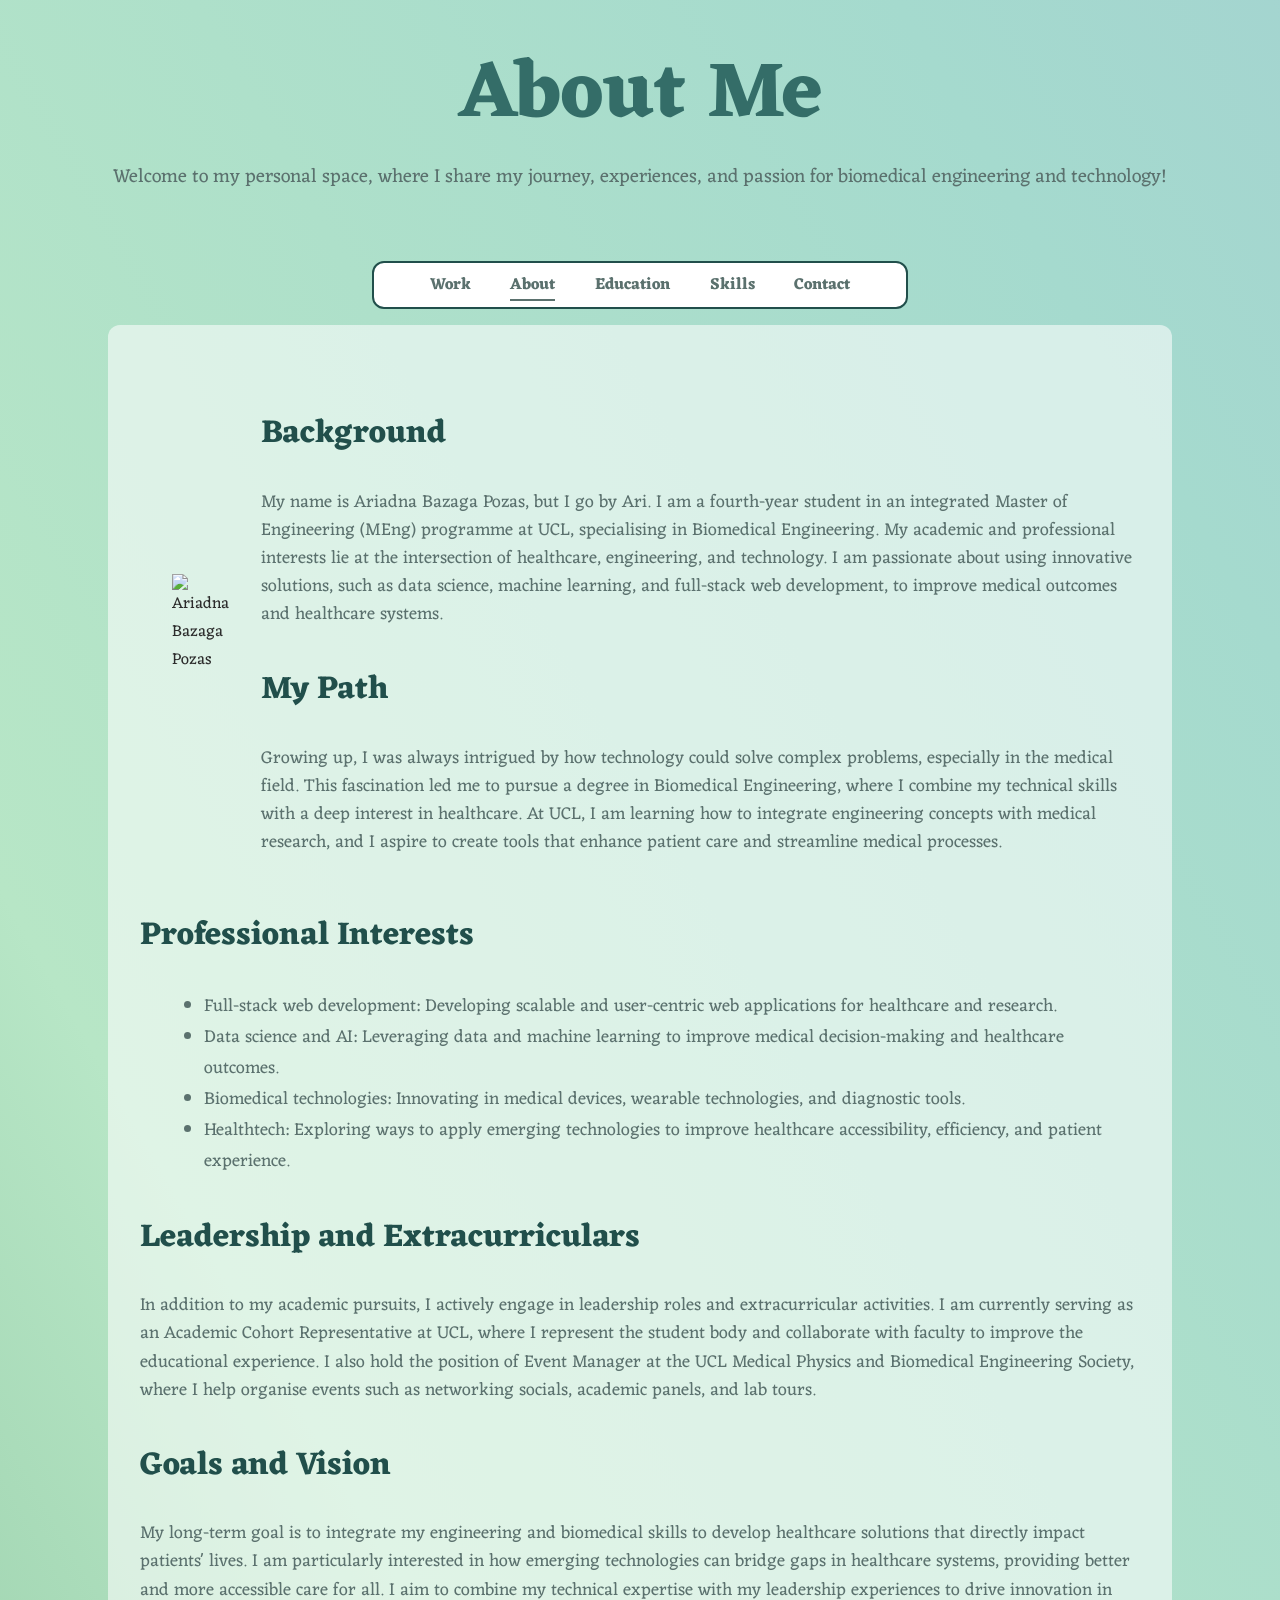
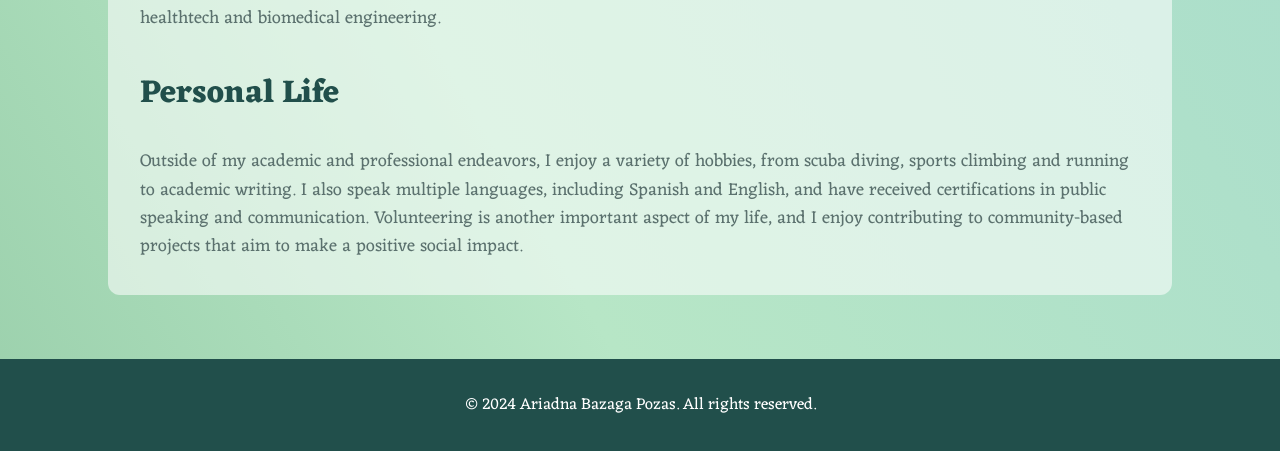
==== about.html @ 3155848a "Replace site with Ari portfolio replica" ====
<!DOCTYPE html>
<html lang="en">
<head>
  <meta charset="UTF-8">
  <meta name="viewport" content="width=device-width, initial-scale=1.0">
  <title>About Me</title>
  <link rel="shortcut icon" href="https://aribaza.github.io/favicon.ico" type="image/x-icon">
  <link rel="stylesheet" href="styles.css">
  <link href="https://fonts.googleapis.com/css2?family=Eczar:wght@400..800&family=Hanken+Grotesk:ital,wght@0,100..900;1,100..900&display=swap" rel="stylesheet">
  <meta property="og:title" content="Ariadna Bazaga Pozas: About me" />
  <meta property="og:type" content="website" />
  <meta property="og:URL" content="aribaza.github.io/about.html" />
  <meta property="og:image" content="https://aribaza.github.io/assets/og.jpg" />
</head>
<body>
  <header>
    <h2>About Me</h2>
    <p>Welcome to my personal space, where I share my journey, experiences, and passion for biomedical engineering and technology!</p>
  </header>

  <nav class="sticky-nav">
    <a href="index.html">Work</a>
    <a href="about.html" class="active">About</a>
    <a href="education.html">Education</a>
    <a href="skills.html">Skills</a>
    <a href="contact.html">Contact</a>
  </nav>

  <section class="blog-content">
    <div class="blog-post">
      <div class="text-with-image">
        <img class="face" src="https://aribaza.github.io/assets/ari.png" alt="Ariadna Bazaga Pozas">
        <div class="blog-post">
          <h2>Background</h2>
          <p>My name is Ariadna Bazaga Pozas, but I go by Ari. I am a fourth-year student in an integrated Master of Engineering (MEng) programme at UCL, specialising in Biomedical Engineering. My academic and professional interests lie at the intersection of healthcare, engineering, and technology. I am passionate about using innovative solutions, such as data science, machine learning, and full-stack web development, to improve medical outcomes and healthcare systems.</p>

          <h2>My Path</h2>
          <p>Growing up, I was always intrigued by how technology could solve complex problems, especially in the medical field. This fascination led me to pursue a degree in Biomedical Engineering, where I combine my technical skills with a deep interest in healthcare. At UCL, I am learning how to integrate engineering concepts with medical research, and I aspire to create tools that enhance patient care and streamline medical processes.</p>
        </div>
      </div>

      <h2>Professional Interests</h2>
      <ul>
        <li>Full-stack web development: Developing scalable and user-centric web applications for healthcare and research.</li>
        <li>Data science and AI: Leveraging data and machine learning to improve medical decision-making and healthcare outcomes.</li>
        <li>Biomedical technologies: Innovating in medical devices, wearable technologies, and diagnostic tools.</li>
        <li>Healthtech: Exploring ways to apply emerging technologies to improve healthcare accessibility, efficiency, and patient experience.</li>
      </ul>

      <h2>Leadership and Extracurriculars</h2>
      <p>In addition to my academic pursuits, I actively engage in leadership roles and extracurricular activities. I am currently serving as an Academic Cohort Representative at UCL, where I represent the student body and collaborate with faculty to improve the educational experience. I also hold the position of Event Manager at the UCL Medical Physics and Biomedical Engineering Society, where I help organise events such as networking socials, academic panels, and lab tours.</p>

      <h2>Goals and Vision</h2>
      <p>My long-term goal is to integrate my engineering and biomedical skills to develop healthcare solutions that directly impact patients' lives. I am particularly interested in how emerging technologies can bridge gaps in healthcare systems, providing better and more accessible care for all. I aim to combine my technical expertise with my leadership experiences to drive innovation in healthtech and biomedical engineering.</p>

      <h2>Personal Life</h2>
      <p>Outside of my academic and professional endeavors, I enjoy a variety of hobbies, from scuba diving, sports climbing and running to academic writing. I also speak multiple languages, including Spanish and English, and have received certifications in public speaking and communication. Volunteering is another important aspect of my life, and I enjoy contributing to community-based projects that aim to make a positive social impact.</p>
    </div>
  </section>

  <footer>
    <p>&copy; 2024 Ariadna Bazaga Pozas. All rights reserved.</p>
  </footer>

  <script>
    document.addEventListener('scroll', () => {
      const nav = document.querySelector('.sticky-nav');
      if (window.scrollY > 550) {
        nav.classList.add('scrolled'); // Add transparency
      } else {
        nav.classList.remove('scrolled'); // Restore full opacity
      }
    });
  </script>
</body>
</html>
---- styles.css ----
/* General styles */
body {
  font-family: "Eczar", serif;
  margin: 0;
  padding: 0;
  color: #2b2b2b;
  display: flex;
  flex-direction: column;
  gap: 1rem;

  /* Initial gradient setup */
  background: rgb(237,239,203);
  background: linear-gradient(-120deg, #ebd2ca, #f1cedb, #a1c7d4, #a5dace, #b7e6c6, #7cb88f, #6f838a, #c598a9);
  background-size: 400% 400%;
  animation: gradient 30s ease infinite;
}

@keyframes gradient {
  0% {
      background-position: 0% 50%;
  }
  50% {
      background-position: 100% 50%;
  }
  100% {
      background-position: 0% 50%;
  }
}

header {
  display: flex;
  flex-direction: column;
  justify-content: center;
  align-items: center;
  text-align: center;
  padding: 3rem 1rem 2rem;
  max-width: 1280px;
  margin: auto;
}

header h1 {
  font-size: clamp(3rem, 10vw, 7rem);
  margin: 0;
  color: #214f4b;
}

header h2 {
  font-size: 5rem;
  margin: 0;
  color: #346d68;
  line-height: 1.2; /* Adjust default line spacing */
}

@media (max-width: 450px) {
  header h2 {
    font-size: 3rem; /* Reduce font size for smaller screens */
    line-height: 1.1; /* Adjust line spacing for smaller screens */
  }
}

header p {
  margin-top: 1rem;
  font-size: 1.2rem;
  color: #5b716e;
}

.sticky-nav {
  align-self: center;
  display: flex;
  justify-content: space-evenly;
  align-items: center;
  border: 2px solid #214f4b;
  border-radius: 12px;
  background-color: rgba(255, 255, 255, 1); /* Fully opaque */
  padding: 0.5rem 1rem;
  width: fit-content;
  position: sticky;
  top: 0;
  z-index: 20;
  transition: background-color 0.3s ease; /* Smooth transition */
  width: 80%;
  max-width: 500px;
}
@media (max-width: 450px) {
  .nav a {
    font-size: 0.7 rem; /* Reduce font size for smaller screens */
  }
  .sticky-nav{
    padding: 0.5rem 2px;
  }
}


.sticky-nav.scrolled {
  background-color: rgba(255, 255, 255, 0.7); /* Slightly transparent */
}

nav a {
  text-decoration: none;
  color: #5b716e;
  font-weight: bold;
  position: relative; /* Required for the underline effect */
}

nav a::after {
  content: ''; /* Creates the underline */
  position: absolute;
  bottom: -2px; /* Position the underline just below the text */
  left: 0;
  width: 0; /* Initially hidden */
  height: 2px;
  background-color: #5b716e; /* Match the color of the text */
  transition: width 0.3s ease; /* Smooth underline animation */
}

nav a:hover::after {
  width: 100%; /* Full width when hovered */
}

/* Active class for the current page */
nav a.active::after {
  width: 100%; /* Always show the underline for the active link */
}
/* Work section */
.work {
  display: grid;
  grid-template-columns: repeat(2, 1fr); /* Explicitly limits the maximum number of items per row to 2 */
  gap: 1.5rem;
  padding: 2rem;
  max-width: 1200px;
  margin: auto;
}

@media (max-width: 450px) {
  .work {
    grid-template-columns: 1fr; /* Ensures 1 item per row on smaller screens */
  }
}

/* Work item styles */
.work-item {
  border-radius: 12px;
  overflow: hidden;
  box-shadow: 0 4px 6px rgba(0, 0, 0, 0.1);
  background-color: #fff;
  text-align: center;
  color: #214f4b;
}

.work-title {
  font-size: 1.2rem;
  font-weight: bold;
  padding: 1rem;
  background-color: #fff;
  z-index: 2;
}

/* Ensure the entire work item is clickable */
.work-link {
  display: block;
  text-decoration: none; /* Remove underline from links */
  color: inherit; /* Inherit the color from parent (ensures the color remains the same) */
}

/* Optionally, add some styling to the hover effect for links */
.work-link:hover .work-title {
  color: #214f4b; /* Adjust text color on hover */
}


/* Hover card styles */
.hover-card {
  position: relative;
  overflow: hidden; /* Ensures child elements stay within the card's bounds */
  border-radius: 12px;
  cursor: pointer;
}

.hover-card img {
  width: 100%;
  height: auto;
  transition: transform 0.3s ease;
}

.default-image {
  opacity: 1;
  transform: scale(1);
  z-index: 1;
}

.hover-image {
  position: absolute;
  scale: 0.9;
  top: 40%; /* Aligns to the top of the container */
  left: -40px; /* Aligns to the left of the container */
  width: 100%; /* Matches the width of the parent */
  height: 100%; /* Ensures full coverage */
  z-index: 0;
  transform: translate(0, 0); /* Initial position */
  transition: transform 0.3s ease; /* Smooth movement on hover */
}

/* Hover behavior */
.hover-card:hover .hover-image {
  transform: translate(10px, -10px); /* Slight upward-left movement */
}


/* Blog content styles */
.blog-content {
  padding-left: 2rem;
  padding-right: 2rem;
  padding-top: 1rem;
  padding-bottom: 1rem;
  width: 80%;
  max-width: 1000px;
  margin: auto;
  background-color: rgba(255, 255, 255, 0.564);
  border-radius: 12px;
}
@media (max-width: 450px) {
  .blog-content {
    width: 90%; /* Make it take up most of the screen width, but not full */
    margin: auto; /* Center the box on the screen */
    padding-left: 1vw;
    padding-right: 1vw;
  }
}

.blog-post h2 {
  font-size: 2rem;
  margin-top: 2rem;
  color: #214f4b;
}

.blog-post p {
  font-size: 1.1rem;
  line-height: 1.6;
  color: #5b716e;
}

.blog-post ul {
  font-size: 1.1rem;
  list-style-type: disc;
  margin-left: 1.5rem;
  color: #5b716e;
}

.other-projects {
  margin-top: 3rem;
}

.other-projects h3 {
  font-size: 1.5rem;
  color: #214f4b;
}

.other-projects ul {
  list-style-type: none;
  padding: 0;
}

.other-projects ul li {
  margin: 1rem 0;
}

.other-projects ul li a {
  text-decoration: none;
  color: #5b716e;
  font-weight: bold;
  transition: color 0.3s ease;
}

.other-projects ul li a:hover {
  color: #214f4b;
}

/* Footer styles */
footer {
  background-color: #214f4b;
  color: white;
  text-align: center;
  padding: 1rem 0;
  margin-top: 3rem;
}
.face{
  max-width: 400px;
  display: flex;
  justify-content: center;
  align-items: center;
  margin: 0rem 2rem;
}
.text-with-image{
  display: flex;
  flex-direction: row;
  justify-content: center;
  align-items: center;
  margin: 2rem 0;
}
@media (max-width: 450px) {
  .text-with-image {
    flex-direction: column;
  }
  .face{
    max-width: 80vw;
    height: auto;
    margin: 0rem 0rem;
  }
}

/* Contact form section */
/* Center form fields */
.contact-form {
  display: flex;
  flex-direction: column;
  width: 100%;
  max-width: 100%; /* Ensure the form takes full width of its container */
  gap: 1.5rem; /* Increased gap between fields */
}

/* Labels for form fields */
.contact-form label {
  font-size: 1.1rem;
  color: #214f4b;
}

/* Inputs and textarea styling */
.contact-form input,
.contact-form textarea {
  padding: 1rem;
  font-size: 1rem;
  border: 2px solid #214f4b;
  border-radius: 8px;
  width: 100%; /* This will make the input fields take up the full width of their parent container */
  max-width: 100%; /* Prevents the fields from expanding beyond their parent width */
  box-sizing: border-box; /* Ensures padding is included in the width calculation */
}

/* Textarea has the resize property for flexibility */
.contact-form textarea {
  resize: vertical;
  min-height: 100px; /* Set a minimum height */
}

/* Submit button */
.submit-button {
  background-color: #214f4b;
  color: white;
  padding: 1rem;
  border: none;
  border-radius: 8px;
  cursor: pointer;
  font-size: 1.2rem;
  transition: background-color 0.3s ease;
}

.submit-button:hover {
  background-color: #346d68;
}

.form-message {
  display: flex;
  justify-content: center; /* Horizontal centering */
  align-items: center; /* Vertical centering */
  text-align: center;
  font-size: 1rem; /* Optional: Set font size */
  color: #214f4b; /* Set default color */
}

.section-holder{
  display: flex;
  flex-direction: row;
  justify-content: center;
  align-items: stretch;
  align-self: center;
  gap: 1rem;
  width: 80%;
}

@media (max-width: 450px) {
  .section-holder {
    flex-direction: column; /* Stack items vertically */
    width: auto; /* Allow natural width */
    align-self: center; /* Center within parent */
    align-items: center; /* Center the content horizontally */
    margin: auto; /* Center on the screen */
  }

  .contact-content {
    width: 90%; /* Make it take up most of the screen width, but not full */
    margin: auto; /* Center the box on the screen */
  }
}

.contact-content {
  padding-left: 2rem;
  padding-right: 2rem;
  padding-top: 1rem;
  padding-bottom: 1rem;
  height: auto;
  width: 50%;
  background-color: rgba(255, 255, 255, 0.564);
  border-radius: 12px;
}

.interactive-map {
  display: flex;
  justify-content: center;
  align-items: center;
  width: 90%;
  margin: auto;
  border-radius: 16px;
}

.side-to-side-images {
  display: flex; /* Arrange images in a row */
  justify-content: center; /* Center the content */
  align-items: center; /* Align images vertically in the center */
  width: 90%; /* Match the width of .interactive-map */
  margin: auto; /* Center the container */
  border-radius: 16px; /* Same rounded corners as .interactive-map */
  gap: 16px; /* Add space between images */
  background-color: rgba(255, 255, 255, 1);
}

.side-to-side-images img {
  width: 45%; /* Ensure both images take up the same width */
  height: 100%; /* Allow the height to adjust proportionally */
  object-fit: fill; /* Ensure images fit within the container */
  border-radius: 8px; /* Optional: Add rounded corners for aesthetics */
}
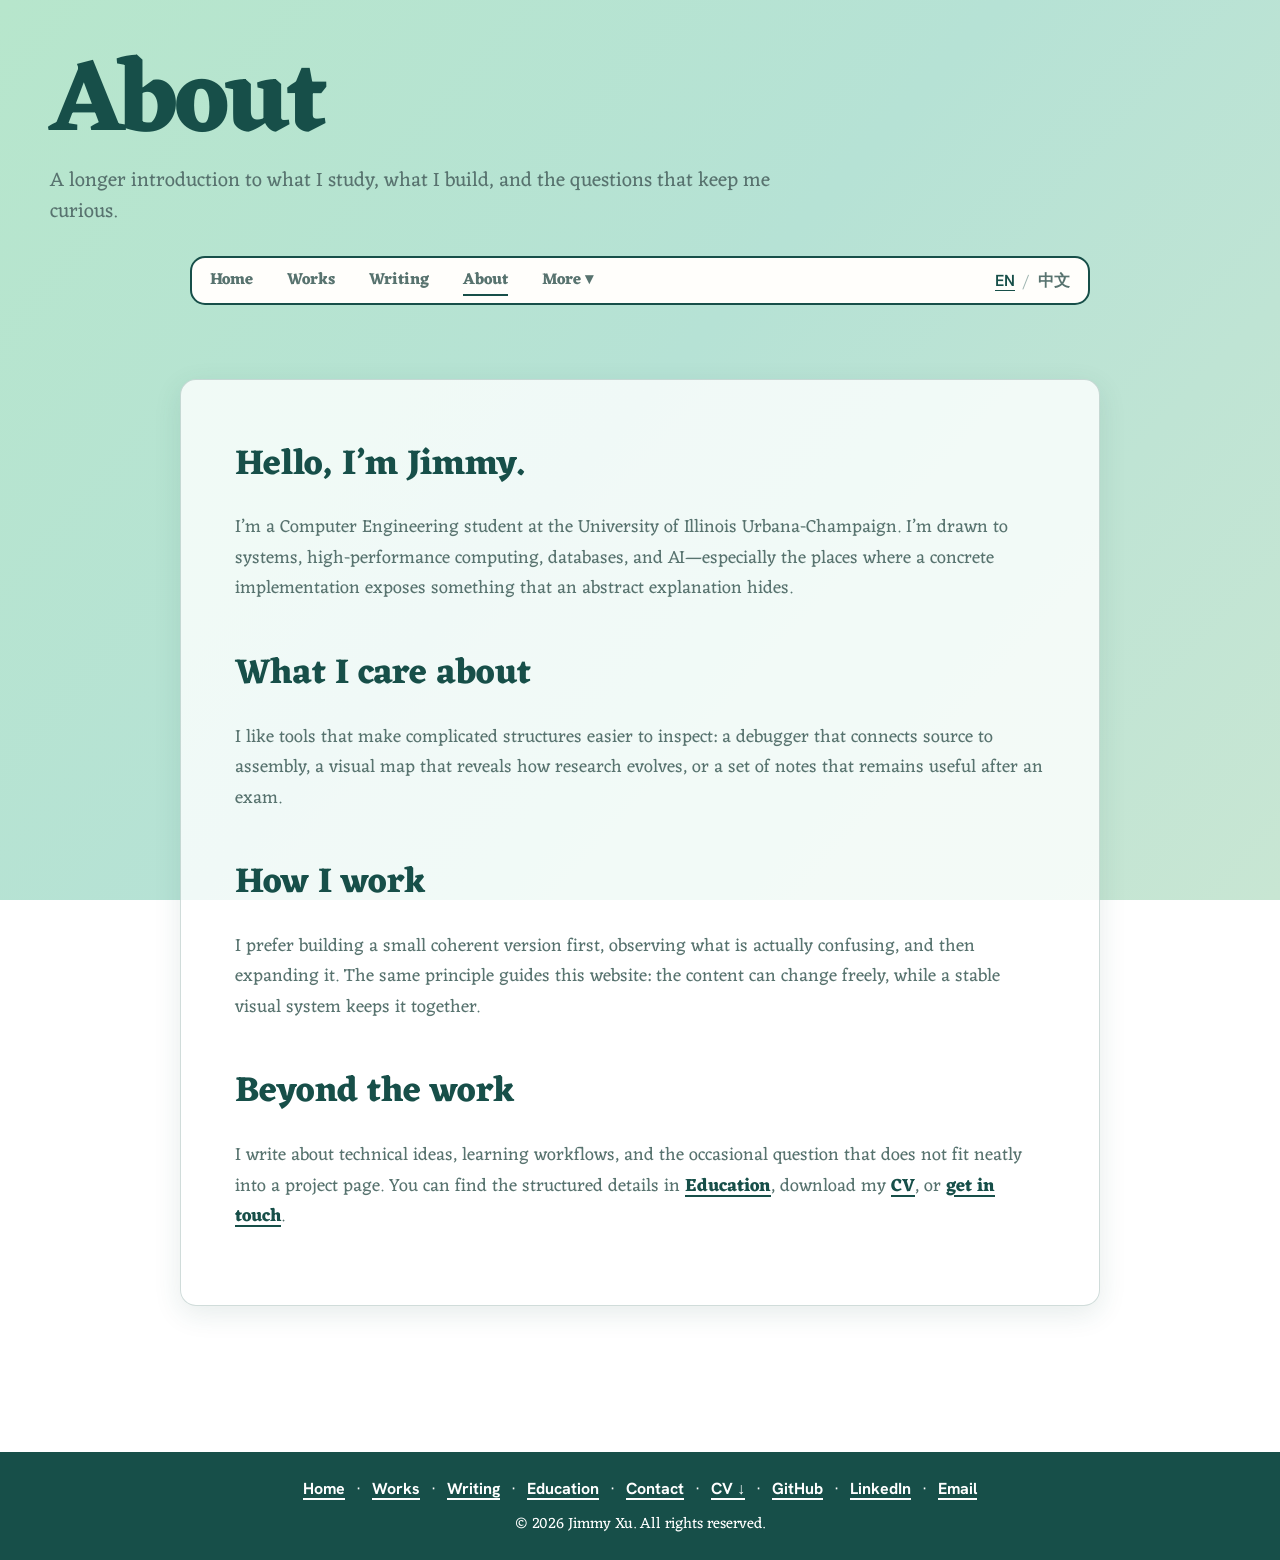
==== commit 4fc073e9: "Build Jimmy Xu personal site framework" ====
--- a/about.html
+++ b/about.html
@@ -1,76 +1,4 @@
-<!DOCTYPE html>
-<html lang="en">
-<head>
-  <meta charset="UTF-8">
-  <meta name="viewport" content="width=device-width, initial-scale=1.0">
-  <title>About Me</title>
-  <link rel="shortcut icon" href="https://aribaza.github.io/favicon.ico" type="image/x-icon">
-  <link rel="stylesheet" href="styles.css">
-  <link href="https://fonts.googleapis.com/css2?family=Eczar:wght@400..800&family=Hanken+Grotesk:ital,wght@0,100..900;1,100..900&display=swap" rel="stylesheet">
-  <meta property="og:title" content="Ariadna Bazaga Pozas: About me" />
-  <meta property="og:type" content="website" />
-  <meta property="og:URL" content="aribaza.github.io/about.html" />
-  <meta property="og:image" content="https://aribaza.github.io/assets/og.jpg" />
-</head>
-<body>
-  <header>
-    <h2>About Me</h2>
-    <p>Welcome to my personal space, where I share my journey, experiences, and passion for biomedical engineering and technology!</p>
-  </header>
+<!doctype html><html lang="en"><head><meta charset="utf-8"><meta name="viewport" content="width=device-width,initial-scale=1"><title>About · Jimmy Xu</title><meta name="description" content="About Jimmy Xu."><link rel="stylesheet" href="styles.css"><link href="https://fonts.googleapis.com/css2?family=Eczar:wght@400..800&family=Hanken+Grotesk:wght@400;500;600;700;800&display=swap" rel="stylesheet"><link rel="icon" href="favicon.svg" type="image/svg+xml"></head>
+<body data-page="about"><header class="page-hero shell"><h1>About</h1><p>A longer introduction to what I study, what I build, and the questions that keep me curious.</p></header><div data-site-nav></div>
+<main class="shell section"><article class="content-card"><h2>Hello, I’m Jimmy.</h2><p>I’m a Computer Engineering student at the University of Illinois Urbana-Champaign. I’m drawn to systems, high-performance computing, databases, and AI—especially the places where a concrete implementation exposes something that an abstract explanation hides.</p><h2>What I care about</h2><p>I like tools that make complicated structures easier to inspect: a debugger that connects source to assembly, a visual map that reveals how research evolves, or a set of notes that remains useful after an exam.</p><h2>How I work</h2><p>I prefer building a small coherent version first, observing what is actually confusing, and then expanding it. The same principle guides this website: the content can change freely, while a stable visual system keeps it together.</p><h2>Beyond the work</h2><p>I write about technical ideas, learning workflows, and the occasional question that does not fit neatly into a project page. You can find the structured details in <a class="inline-link" href="education.html">Education</a>, download my <a class="inline-link" href="jimmy-xu-cv.html" download="Jimmy-Xu-CV.html">CV</a>, or <a class="inline-link" href="contact.html">get in touch</a>.</p></article></main><div data-site-footer></div><script src="app.js"></script></body></html>
 
-  <nav class="sticky-nav">
-    <a href="index.html">Work</a>
-    <a href="about.html" class="active">About</a>
-    <a href="education.html">Education</a>
-    <a href="skills.html">Skills</a>
-    <a href="contact.html">Contact</a>
-  </nav>
-
-  <section class="blog-content">
-    <div class="blog-post">
-      <div class="text-with-image">
-        <img class="face" src="https://aribaza.github.io/assets/ari.png" alt="Ariadna Bazaga Pozas">
-        <div class="blog-post">
-          <h2>Background</h2>
-          <p>My name is Ariadna Bazaga Pozas, but I go by Ari. I am a fourth-year student in an integrated Master of Engineering (MEng) programme at UCL, specialising in Biomedical Engineering. My academic and professional interests lie at the intersection of healthcare, engineering, and technology. I am passionate about using innovative solutions, such as data science, machine learning, and full-stack web development, to improve medical outcomes and healthcare systems.</p>
-
-          <h2>My Path</h2>
-          <p>Growing up, I was always intrigued by how technology could solve complex problems, especially in the medical field. This fascination led me to pursue a degree in Biomedical Engineering, where I combine my technical skills with a deep interest in healthcare. At UCL, I am learning how to integrate engineering concepts with medical research, and I aspire to create tools that enhance patient care and streamline medical processes.</p>
-        </div>
-      </div>
-
-      <h2>Professional Interests</h2>
-      <ul>
-        <li>Full-stack web development: Developing scalable and user-centric web applications for healthcare and research.</li>
-        <li>Data science and AI: Leveraging data and machine learning to improve medical decision-making and healthcare outcomes.</li>
-        <li>Biomedical technologies: Innovating in medical devices, wearable technologies, and diagnostic tools.</li>
-        <li>Healthtech: Exploring ways to apply emerging technologies to improve healthcare accessibility, efficiency, and patient experience.</li>
-      </ul>
-
-      <h2>Leadership and Extracurriculars</h2>
-      <p>In addition to my academic pursuits, I actively engage in leadership roles and extracurricular activities. I am currently serving as an Academic Cohort Representative at UCL, where I represent the student body and collaborate with faculty to improve the educational experience. I also hold the position of Event Manager at the UCL Medical Physics and Biomedical Engineering Society, where I help organise events such as networking socials, academic panels, and lab tours.</p>
-
-      <h2>Goals and Vision</h2>
-      <p>My long-term goal is to integrate my engineering and biomedical skills to develop healthcare solutions that directly impact patients' lives. I am particularly interested in how emerging technologies can bridge gaps in healthcare systems, providing better and more accessible care for all. I aim to combine my technical expertise with my leadership experiences to drive innovation in healthtech and biomedical engineering.</p>
-
-      <h2>Personal Life</h2>
-      <p>Outside of my academic and professional endeavors, I enjoy a variety of hobbies, from scuba diving, sports climbing and running to academic writing. I also speak multiple languages, including Spanish and English, and have received certifications in public speaking and communication. Volunteering is another important aspect of my life, and I enjoy contributing to community-based projects that aim to make a positive social impact.</p>
-    </div>
-  </section>
-
-  <footer>
-    <p>&copy; 2024 Ariadna Bazaga Pozas. All rights reserved.</p>
-  </footer>
-
-  <script>
-    document.addEventListener('scroll', () => {
-      const nav = document.querySelector('.sticky-nav');
-      if (window.scrollY > 550) {
-        nav.classList.add('scrolled'); // Add transparency
-      } else {
-        nav.classList.remove('scrolled'); // Restore full opacity
-      }
-    });
-  </script>
-</body>
-</html>
--- a/styles.css
+++ b/styles.css
@@ -1,432 +1,164 @@
-/* General styles */
-body {
-  font-family: "Eczar", serif;
-  margin: 0;
-  padding: 0;
-  color: #2b2b2b;
-  display: flex;
-  flex-direction: column;
-  gap: 1rem;
-
-  /* Initial gradient setup */
-  background: rgb(237,239,203);
-  background: linear-gradient(-120deg, #ebd2ca, #f1cedb, #a1c7d4, #a5dace, #b7e6c6, #7cb88f, #6f838a, #c598a9);
-  background-size: 400% 400%;
-  animation: gradient 30s ease infinite;
-}
-
-@keyframes gradient {
-  0% {
-      background-position: 0% 50%;
-  }
-  50% {
-      background-position: 100% 50%;
-  }
-  100% {
-      background-position: 0% 50%;
-  }
-}
-
-header {
-  display: flex;
-  flex-direction: column;
-  justify-content: center;
-  align-items: center;
-  text-align: center;
-  padding: 3rem 1rem 2rem;
-  max-width: 1280px;
-  margin: auto;
-}
-
-header h1 {
-  font-size: clamp(3rem, 10vw, 7rem);
-  margin: 0;
-  color: #214f4b;
-}
-
-header h2 {
-  font-size: 5rem;
-  margin: 0;
-  color: #346d68;
-  line-height: 1.2; /* Adjust default line spacing */
-}
-
-@media (max-width: 450px) {
-  header h2 {
-    font-size: 3rem; /* Reduce font size for smaller screens */
-    line-height: 1.1; /* Adjust line spacing for smaller screens */
-  }
-}
-
-header p {
-  margin-top: 1rem;
-  font-size: 1.2rem;
-  color: #5b716e;
-}
-
-.sticky-nav {
-  align-self: center;
-  display: flex;
-  justify-content: space-evenly;
-  align-items: center;
-  border: 2px solid #214f4b;
-  border-radius: 12px;
-  background-color: rgba(255, 255, 255, 1); /* Fully opaque */
-  padding: 0.5rem 1rem;
-  width: fit-content;
-  position: sticky;
-  top: 0;
-  z-index: 20;
-  transition: background-color 0.3s ease; /* Smooth transition */
-  width: 80%;
-  max-width: 500px;
-}
-@media (max-width: 450px) {
-  .nav a {
-    font-size: 0.7 rem; /* Reduce font size for smaller screens */
-  }
-  .sticky-nav{
-    padding: 0.5rem 2px;
-  }
-}
-
-
-.sticky-nav.scrolled {
-  background-color: rgba(255, 255, 255, 0.7); /* Slightly transparent */
-}
-
-nav a {
-  text-decoration: none;
-  color: #5b716e;
-  font-weight: bold;
-  position: relative; /* Required for the underline effect */
-}
-
-nav a::after {
-  content: ''; /* Creates the underline */
-  position: absolute;
-  bottom: -2px; /* Position the underline just below the text */
-  left: 0;
-  width: 0; /* Initially hidden */
-  height: 2px;
-  background-color: #5b716e; /* Match the color of the text */
-  transition: width 0.3s ease; /* Smooth underline animation */
-}
-
-nav a:hover::after {
-  width: 100%; /* Full width when hovered */
-}
-
-/* Active class for the current page */
-nav a.active::after {
-  width: 100%; /* Always show the underline for the active link */
-}
-/* Work section */
-.work {
-  display: grid;
-  grid-template-columns: repeat(2, 1fr); /* Explicitly limits the maximum number of items per row to 2 */
-  gap: 1.5rem;
-  padding: 2rem;
-  max-width: 1200px;
-  margin: auto;
-}
-
-@media (max-width: 450px) {
-  .work {
-    grid-template-columns: 1fr; /* Ensures 1 item per row on smaller screens */
-  }
-}
-
-/* Work item styles */
-.work-item {
-  border-radius: 12px;
-  overflow: hidden;
-  box-shadow: 0 4px 6px rgba(0, 0, 0, 0.1);
-  background-color: #fff;
-  text-align: center;
-  color: #214f4b;
-}
-
-.work-title {
-  font-size: 1.2rem;
-  font-weight: bold;
-  padding: 1rem;
-  background-color: #fff;
-  z-index: 2;
-}
-
-/* Ensure the entire work item is clickable */
-.work-link {
-  display: block;
-  text-decoration: none; /* Remove underline from links */
-  color: inherit; /* Inherit the color from parent (ensures the color remains the same) */
-}
-
-/* Optionally, add some styling to the hover effect for links */
-.work-link:hover .work-title {
-  color: #214f4b; /* Adjust text color on hover */
-}
-
-
-/* Hover card styles */
-.hover-card {
-  position: relative;
-  overflow: hidden; /* Ensures child elements stay within the card's bounds */
-  border-radius: 12px;
-  cursor: pointer;
-}
-
-.hover-card img {
-  width: 100%;
-  height: auto;
-  transition: transform 0.3s ease;
-}
-
-.default-image {
-  opacity: 1;
-  transform: scale(1);
-  z-index: 1;
-}
-
-.hover-image {
-  position: absolute;
-  scale: 0.9;
-  top: 40%; /* Aligns to the top of the container */
-  left: -40px; /* Aligns to the left of the container */
-  width: 100%; /* Matches the width of the parent */
-  height: 100%; /* Ensures full coverage */
-  z-index: 0;
-  transform: translate(0, 0); /* Initial position */
-  transition: transform 0.3s ease; /* Smooth movement on hover */
-}
-
-/* Hover behavior */
-.hover-card:hover .hover-image {
-  transform: translate(10px, -10px); /* Slight upward-left movement */
-}
-
-
-/* Blog content styles */
-.blog-content {
-  padding-left: 2rem;
-  padding-right: 2rem;
-  padding-top: 1rem;
-  padding-bottom: 1rem;
-  width: 80%;
-  max-width: 1000px;
-  margin: auto;
-  background-color: rgba(255, 255, 255, 0.564);
-  border-radius: 12px;
-}
-@media (max-width: 450px) {
-  .blog-content {
-    width: 90%; /* Make it take up most of the screen width, but not full */
-    margin: auto; /* Center the box on the screen */
-    padding-left: 1vw;
-    padding-right: 1vw;
-  }
-}
-
-.blog-post h2 {
-  font-size: 2rem;
-  margin-top: 2rem;
-  color: #214f4b;
-}
-
-.blog-post p {
-  font-size: 1.1rem;
-  line-height: 1.6;
-  color: #5b716e;
-}
-
-.blog-post ul {
-  font-size: 1.1rem;
-  list-style-type: disc;
-  margin-left: 1.5rem;
-  color: #5b716e;
-}
-
-.other-projects {
-  margin-top: 3rem;
-}
-
-.other-projects h3 {
-  font-size: 1.5rem;
-  color: #214f4b;
-}
-
-.other-projects ul {
-  list-style-type: none;
-  padding: 0;
-}
-
-.other-projects ul li {
-  margin: 1rem 0;
-}
-
-.other-projects ul li a {
-  text-decoration: none;
-  color: #5b716e;
-  font-weight: bold;
-  transition: color 0.3s ease;
-}
-
-.other-projects ul li a:hover {
-  color: #214f4b;
-}
-
-/* Footer styles */
-footer {
-  background-color: #214f4b;
-  color: white;
-  text-align: center;
-  padding: 1rem 0;
-  margin-top: 3rem;
-}
-.face{
-  max-width: 400px;
-  display: flex;
-  justify-content: center;
-  align-items: center;
-  margin: 0rem 2rem;
-}
-.text-with-image{
-  display: flex;
-  flex-direction: row;
-  justify-content: center;
-  align-items: center;
-  margin: 2rem 0;
-}
-@media (max-width: 450px) {
-  .text-with-image {
-    flex-direction: column;
-  }
-  .face{
-    max-width: 80vw;
-    height: auto;
-    margin: 0rem 0rem;
-  }
-}
-
-/* Contact form section */
-/* Center form fields */
-.contact-form {
-  display: flex;
-  flex-direction: column;
-  width: 100%;
-  max-width: 100%; /* Ensure the form takes full width of its container */
-  gap: 1.5rem; /* Increased gap between fields */
-}
-
-/* Labels for form fields */
-.contact-form label {
-  font-size: 1.1rem;
-  color: #214f4b;
-}
-
-/* Inputs and textarea styling */
-.contact-form input,
-.contact-form textarea {
-  padding: 1rem;
-  font-size: 1rem;
-  border: 2px solid #214f4b;
-  border-radius: 8px;
-  width: 100%; /* This will make the input fields take up the full width of their parent container */
-  max-width: 100%; /* Prevents the fields from expanding beyond their parent width */
-  box-sizing: border-box; /* Ensures padding is included in the width calculation */
-}
-
-/* Textarea has the resize property for flexibility */
-.contact-form textarea {
-  resize: vertical;
-  min-height: 100px; /* Set a minimum height */
-}
-
-/* Submit button */
-.submit-button {
-  background-color: #214f4b;
-  color: white;
-  padding: 1rem;
-  border: none;
-  border-radius: 8px;
-  cursor: pointer;
-  font-size: 1.2rem;
-  transition: background-color 0.3s ease;
-}
-
-.submit-button:hover {
-  background-color: #346d68;
-}
-
-.form-message {
-  display: flex;
-  justify-content: center; /* Horizontal centering */
-  align-items: center; /* Vertical centering */
-  text-align: center;
-  font-size: 1rem; /* Optional: Set font size */
-  color: #214f4b; /* Set default color */
-}
-
-.section-holder{
-  display: flex;
-  flex-direction: row;
-  justify-content: center;
-  align-items: stretch;
-  align-self: center;
-  gap: 1rem;
-  width: 80%;
-}
-
-@media (max-width: 450px) {
-  .section-holder {
-    flex-direction: column; /* Stack items vertically */
-    width: auto; /* Allow natural width */
-    align-self: center; /* Center within parent */
-    align-items: center; /* Center the content horizontally */
-    margin: auto; /* Center on the screen */
-  }
-
-  .contact-content {
-    width: 90%; /* Make it take up most of the screen width, but not full */
-    margin: auto; /* Center the box on the screen */
-  }
-}
-
-.contact-content {
-  padding-left: 2rem;
-  padding-right: 2rem;
-  padding-top: 1rem;
-  padding-bottom: 1rem;
-  height: auto;
-  width: 50%;
-  background-color: rgba(255, 255, 255, 0.564);
-  border-radius: 12px;
-}
-
-.interactive-map {
-  display: flex;
-  justify-content: center;
-  align-items: center;
-  width: 90%;
-  margin: auto;
-  border-radius: 16px;
-}
-
-.side-to-side-images {
-  display: flex; /* Arrange images in a row */
-  justify-content: center; /* Center the content */
-  align-items: center; /* Align images vertically in the center */
-  width: 90%; /* Match the width of .interactive-map */
-  margin: auto; /* Center the container */
-  border-radius: 16px; /* Same rounded corners as .interactive-map */
-  gap: 16px; /* Add space between images */
-  background-color: rgba(255, 255, 255, 1);
-}
-
-.side-to-side-images img {
-  width: 45%; /* Ensure both images take up the same width */
-  height: 100%; /* Allow the height to adjust proportionally */
-  object-fit: fill; /* Ensure images fit within the container */
-  border-radius: 8px; /* Optional: Add rounded corners for aesthetics */
-}
-
+:root { --ink:#174f49; --ink-2:#2f6b65; --muted:#58736f; --paper:rgba(255,255,255,.82); --paper-solid:#fffefb; --line:rgba(23,79,73,.42); --shadow:0 8px 28px rgba(23,79,73,.11); --radius:16px; }
+* { box-sizing:border-box; }
+html { scroll-behavior:smooth; }
+body { margin:0; min-height:100vh; color:var(--ink); font-family:"Hanken Grotesk",sans-serif; background:linear-gradient(132deg,#b7e6cc 0%,#b6e2d5 48%,#c8e6d3 100%); background-attachment:fixed; }
+body.palette-2 { background:linear-gradient(132deg,#b8e6cd,#b9dfd7 52%,#c5e4d0); }
+body.palette-3 { background:linear-gradient(132deg,#b2e2c7,#b8e5d2 48%,#bfdfd5); }
+body.palette-4 { background:linear-gradient(132deg,#bee8d0,#b4e0d5 52%,#c9e6d4); }
+a { color:inherit; }
+button,input,textarea { font:inherit; }
+img { max-width:100%; display:block; }
+.sr-only { position:absolute; width:1px; height:1px; padding:0; margin:-1px; overflow:hidden; clip:rect(0,0,0,0); white-space:nowrap; border:0; }
+.shell { width:min(1180px,calc(100% - 40px)); margin-inline:auto; }
+.serif,h1,h2,h3,.brand,.article-card-title { font-family:"Eczar",serif; }
+
+.home-hero { min-height:76vh; display:flex; flex-direction:column; align-items:center; justify-content:center; text-align:center; padding:56px 20px 30px; }
+.home-hero h1 { font-size:clamp(4.6rem,10vw,8.8rem); line-height:.96; margin:0; letter-spacing:-.045em; }
+.home-hero h2 { font-size:clamp(2.5rem,6.5vw,5.5rem); line-height:1.02; margin:54px 0 18px; color:var(--ink-2); }
+.home-hero p { color:var(--muted); max-width:980px; margin:0 0 42px; font-family:"Eczar",serif; font-size:clamp(1.05rem,1.8vw,1.45rem); }
+.page-hero { padding:54px 0 28px; }
+.page-hero h1 { margin:0; font-size:clamp(3.3rem,8vw,6.5rem); line-height:.98; letter-spacing:-.035em; }
+.page-hero p { max-width:720px; margin:12px 0 0; color:var(--muted); font-family:"Eczar",serif; font-size:1.25rem; line-height:1.55; }
+
+.site-nav { position:relative; z-index:10; width:min(900px,calc(100% - 32px)); margin:0 auto 40px; padding:10px 18px; display:flex; align-items:center; justify-content:space-between; gap:24px; border:2px solid var(--ink); border-radius:15px; background:var(--paper-solid); }
+.nav-main,.language-switch { display:flex; align-items:center; gap:clamp(14px,3vw,34px); }
+.site-nav a,.site-nav button { position:relative; padding:2px 0; border:0; background:transparent; color:var(--muted); font-family:"Eczar",serif; font-size:1rem; font-weight:700; line-height:1.2; text-decoration:none; cursor:pointer; }
+.site-nav a::after,.site-nav button::after { content:""; position:absolute; left:0; right:0; bottom:-4px; height:2px; background:var(--ink); transform:scaleX(0); transform-origin:left; transition:transform 160ms ease-out; }
+.site-nav a:hover::after,.site-nav a.active::after,.site-nav button:hover::after,.site-nav button[aria-expanded="true"]::after { transform:scaleX(1); }
+.language-switch { gap:8px; white-space:nowrap; }
+.language-switch button { font-family:"Hanken Grotesk",sans-serif; font-weight:600; }
+.language-switch .active { color:var(--ink); text-decoration:underline; text-underline-offset:4px; }
+.language-switch .divider { color:var(--line); }
+.more-menu { position:relative; }
+.more-popover { position:absolute; top:calc(100% + 14px); right:-20px; min-width:176px; padding:10px; display:grid; gap:3px; border:2px solid var(--ink); border-radius:12px; background:var(--paper-solid); box-shadow:var(--shadow); }
+.more-popover[hidden] { display:none; }
+.more-popover a { padding:8px 10px; border-radius:7px; font-family:"Hanken Grotesk",sans-serif; }
+.more-popover a:hover { background:#e9f4ee; }
+
+main { min-height:45vh; }
+.section { padding:34px 0 72px; }
+.section-heading { margin-bottom:24px; }
+.section-heading h2 { margin:0; font-size:clamp(2.4rem,5vw,4rem); line-height:1.05; }
+.section-heading p { margin:6px 0 0; color:var(--muted); font-size:1.05rem; }
+.home-grid { display:grid; grid-template-columns:repeat(12,1fr); gap:22px; }
+.home-block { padding:28px; border:1.5px solid var(--line); border-radius:var(--radius); background:var(--paper); box-shadow:var(--shadow); }
+.home-block.wide { grid-column:span 12; }
+.home-block.half { grid-column:span 6; }
+.home-block.third { grid-column:span 4; }
+.home-block h2,.home-block h3 { margin:0 0 10px; line-height:1.1; }
+.home-block h2 { font-size:clamp(2rem,4vw,3.25rem); }
+.home-block h3 { font-size:1.8rem; }
+.home-block p { margin:0; color:var(--muted); line-height:1.65; }
+.home-block .text-link { display:inline-block; margin-top:18px; }
+.eyebrow { margin-bottom:10px; color:var(--muted); font-size:.78rem; font-weight:800; letter-spacing:.12em; text-transform:uppercase; }
+.text-link,.inline-link { color:var(--ink); font-weight:700; text-decoration-thickness:2px; text-underline-offset:4px; }
+
+.filter-row { display:flex; flex-wrap:wrap; gap:9px; margin:0 0 24px; }
+.filter-button,.shelf-button { border:1.5px solid var(--line); border-radius:999px; background:rgba(255,255,255,.45); color:var(--ink); padding:8px 15px; cursor:pointer; font-weight:650; }
+.filter-button:hover,.filter-button.active,.shelf-button:hover,.shelf-button.active { background:var(--paper-solid); border-color:var(--ink); }
+.work-grid { display:grid; grid-template-columns:repeat(2,minmax(0,1fr)); gap:24px; }
+.work-card { overflow:hidden; border:1.5px solid rgba(23,79,73,.18); border-radius:var(--radius); background:var(--paper-solid); box-shadow:var(--shadow); transition:transform 180ms ease-out,box-shadow 180ms ease-out; }
+.work-card:hover { transform:translateY(-4px); box-shadow:0 16px 38px rgba(23,79,73,.16); }
+.work-card a { text-decoration:none; }
+.work-cover { aspect-ratio:16/9.4; width:100%; object-fit:cover; object-position:center; }
+.work-meta { min-height:60px; padding:14px 18px; display:flex; align-items:center; justify-content:space-between; gap:14px; color:var(--muted); font-size:.9rem; }
+.work-meta strong { color:var(--ink); white-space:nowrap; }
+.work-card[hidden] { display:none; }
+
+.writing-intro { display:flex; align-items:baseline; justify-content:space-between; gap:30px; margin-bottom:22px; }
+.writing-intro p { margin:0; max-width:760px; font-family:"Eczar",serif; font-size:1.25rem; color:var(--muted); }
+.browse-button { border:0; background:transparent; color:var(--ink); padding:0; font-weight:750; text-decoration:underline; text-decoration-thickness:2px; text-underline-offset:5px; cursor:pointer; white-space:nowrap; }
+.search-shelf { padding:20px; margin-bottom:34px; border:1.5px solid var(--line); border-radius:var(--radius); background:rgba(255,255,255,.54); }
+.search-shelf[hidden] { display:none; }
+.shelf-buttons { display:flex; flex-wrap:wrap; gap:9px; margin-bottom:14px; }
+.search-field { display:flex; align-items:center; gap:10px; max-width:720px; padding:12px 15px; border:2px solid var(--ink); border-radius:12px; background:var(--paper-solid); }
+.search-field span { font-size:1.25rem; }
+.search-field input { width:100%; border:0; outline:0; background:transparent; color:var(--ink); font-size:1.05rem; }
+.search-count { margin:10px 0 0; color:var(--muted); font-size:.92rem; }
+.writing-section { margin:46px 0 62px; }
+.writing-section>h2 { margin:0 0 18px; font-size:clamp(2.2rem,4vw,3.6rem); }
+.article-grid { display:grid; grid-template-columns:repeat(2,minmax(0,1fr)); gap:20px; }
+.article-card { min-height:250px; padding:24px; display:flex; flex-direction:column; border:1.5px solid var(--line); border-radius:var(--radius); background:rgba(255,255,255,.75); box-shadow:var(--shadow); text-decoration:none; transition:transform 180ms ease-out,box-shadow 180ms ease-out; }
+.article-card:hover { transform:translateY(-4px); box-shadow:0 15px 36px rgba(23,79,73,.15); }
+.article-card.wide { grid-column:1/-1; min-height:300px; }
+.article-card-meta { color:var(--muted); font-size:.88rem; }
+.article-card-title { margin:auto 0 18px; max-width:900px; font-size:clamp(2rem,4vw,3.6rem); line-height:1.02; }
+.article-card:not(.wide) .article-card-title { font-size:clamp(1.9rem,3.2vw,2.7rem); }
+.tags { display:flex; flex-wrap:wrap; gap:7px; }
+.tag { padding:5px 10px; border:1px solid var(--line); border-radius:999px; font-size:.8rem; font-weight:650; }
+
+.prose-layout { display:grid; grid-template-columns:230px minmax(0,760px); gap:48px; justify-content:center; align-items:start; }
+.toc { position:sticky; top:24px; padding:8px 0; }
+.toc-back { display:inline-block; margin-bottom:18px; font-weight:750; text-underline-offset:4px; }
+.toc-list { list-style:none; margin:0; padding:0 0 0 13px; border-left:2px solid var(--line); }
+.toc-list li { position:relative; padding:8px 0 8px 16px; }
+.toc-list li::before { content:""; position:absolute; left:-7px; top:16px; width:10px; height:10px; border:2px solid var(--ink); border-radius:50%; background:#b9e4d0; }
+.toc-list li.active::before { background:var(--ink); }
+.toc-list a { color:var(--muted); text-decoration:none; font-size:.9rem; }
+.toc-list li.active a { color:var(--ink); font-weight:700; }
+.mobile-contents { display:none; }
+.prose { padding:clamp(24px,5vw,54px); border:1.5px solid rgba(23,79,73,.2); border-radius:var(--radius); background:rgba(255,255,255,.82); box-shadow:var(--shadow); }
+.prose h1 { margin:0 0 12px; font-size:clamp(2.7rem,6vw,5.2rem); line-height:.98; }
+.prose .article-meta { color:var(--muted); margin-bottom:28px; }
+.prose h2 { margin:48px 0 10px; font-size:2rem; scroll-margin-top:24px; }
+.prose p,.prose li { color:#3f625e; font-family:"Eczar",serif; font-size:1.14rem; line-height:1.75; }
+.prose pre { overflow:auto; padding:18px; border-radius:10px; background:#173b38; color:#edf8f1; }
+.prose img { border-radius:10px; margin:24px auto; }
+.article-pager { margin-top:34px; display:grid; grid-template-columns:1fr auto 1fr; align-items:center; font-family:"Eczar",serif; font-size:1.05rem; }
+.article-pager a { font-weight:700; text-decoration-thickness:2px; text-underline-offset:5px; }
+.article-pager .next { text-align:right; }
+
+.content-card { max-width:920px; margin:0 auto; padding:clamp(26px,5vw,54px); border:1.5px solid rgba(23,79,73,.2); border-radius:var(--radius); background:rgba(255,255,255,.8); box-shadow:var(--shadow); }
+.content-card h2 { margin:38px 0 8px; font-size:2.2rem; }
+.content-card h2:first-child { margin-top:0; }
+.content-card p,.content-card li { color:var(--muted); font-family:"Eczar",serif; font-size:1.12rem; line-height:1.7; }
+.content-card ul { padding-left:1.3rem; }
+.contact-grid { display:grid; grid-template-columns:.8fr 1.2fr; gap:24px; align-items:start; }
+.contact-card,.contact-form { padding:28px; border:1.5px solid var(--line); border-radius:var(--radius); background:rgba(255,255,255,.8); box-shadow:var(--shadow); }
+.contact-card h2,.contact-form h2 { margin-top:0; font-size:2.4rem; }
+.contact-card p { color:var(--muted); line-height:1.65; }
+.contact-links { display:grid; gap:10px; margin-top:24px; }
+.contact-links a { font-weight:700; text-underline-offset:4px; }
+.form-field { display:grid; gap:6px; margin:0 0 16px; }
+.form-field label { font-weight:700; }
+.form-field input,.form-field textarea { width:100%; padding:12px 13px; border:1.5px solid var(--line); border-radius:9px; background:var(--paper-solid); color:var(--ink); }
+.form-field input:focus,.form-field textarea:focus { outline:2px solid var(--ink); outline-offset:2px; }
+.submit-button { border:0; border-radius:9px; padding:12px 18px; background:var(--ink); color:white; font-weight:750; cursor:pointer; }
+.form-note { margin:10px 0 0; color:var(--muted); font-size:.9rem; }
+
+.site-footer { margin-top:74px; padding:26px 20px 22px; background:var(--ink); color:white; text-align:center; }
+.footer-links { overflow-x:auto; white-space:nowrap; scrollbar-width:none; padding-bottom:12px; }
+.footer-links::-webkit-scrollbar { display:none; }
+.footer-links a { margin:0 7px; color:white; font-weight:700; text-decoration:underline; text-decoration-thickness:2px; text-underline-offset:4px; }
+.site-footer p { margin:0; font-family:"Eczar",serif; font-size:.95rem; }
+
+@media (max-width:820px) {
+  .site-nav { align-items:flex-start; }
+  .nav-main { flex-wrap:wrap; gap:13px 20px; }
+  .home-hero { min-height:auto; padding-top:72px; }
+  .home-hero h2 { margin-top:36px; }
+  .home-block.half,.home-block.third { grid-column:span 12; }
+  .work-grid,.article-grid,.contact-grid { grid-template-columns:1fr; }
+  .article-card.wide { grid-column:auto; }
+  .prose-layout { display:block; }
+  .toc { display:none; }
+  .mobile-contents { display:block; margin-bottom:16px; }
+  .mobile-contents summary { cursor:pointer; font-weight:750; }
+  .mobile-contents a { display:block; padding:5px 0; }
+}
+@media (max-width:560px) {
+  .shell { width:min(100% - 24px,1180px); }
+  .home-hero { padding-inline:12px; }
+  .home-hero h1 { font-size:clamp(3.7rem,20vw,5.4rem); }
+  .home-hero h2 { font-size:clamp(2.2rem,12vw,3.5rem); }
+  .site-nav { width:calc(100% - 24px); padding:11px 12px; gap:12px; }
+  .site-nav a,.site-nav button { font-size:.9rem; }
+  .language-switch { align-self:flex-start; }
+  .work-grid { gap:16px; }
+  .work-meta { align-items:flex-start; flex-direction:column; }
+  .writing-intro { align-items:flex-start; flex-direction:column; gap:10px; }
+  .article-card { min-height:220px; }
+  .prose { padding:22px 18px; }
+  .article-pager { font-size:.9rem; }
+}
+@media (prefers-reduced-motion:reduce) { html{scroll-behavior:auto;} *,*::before,*::after{transition-duration:.01ms!important;} }
